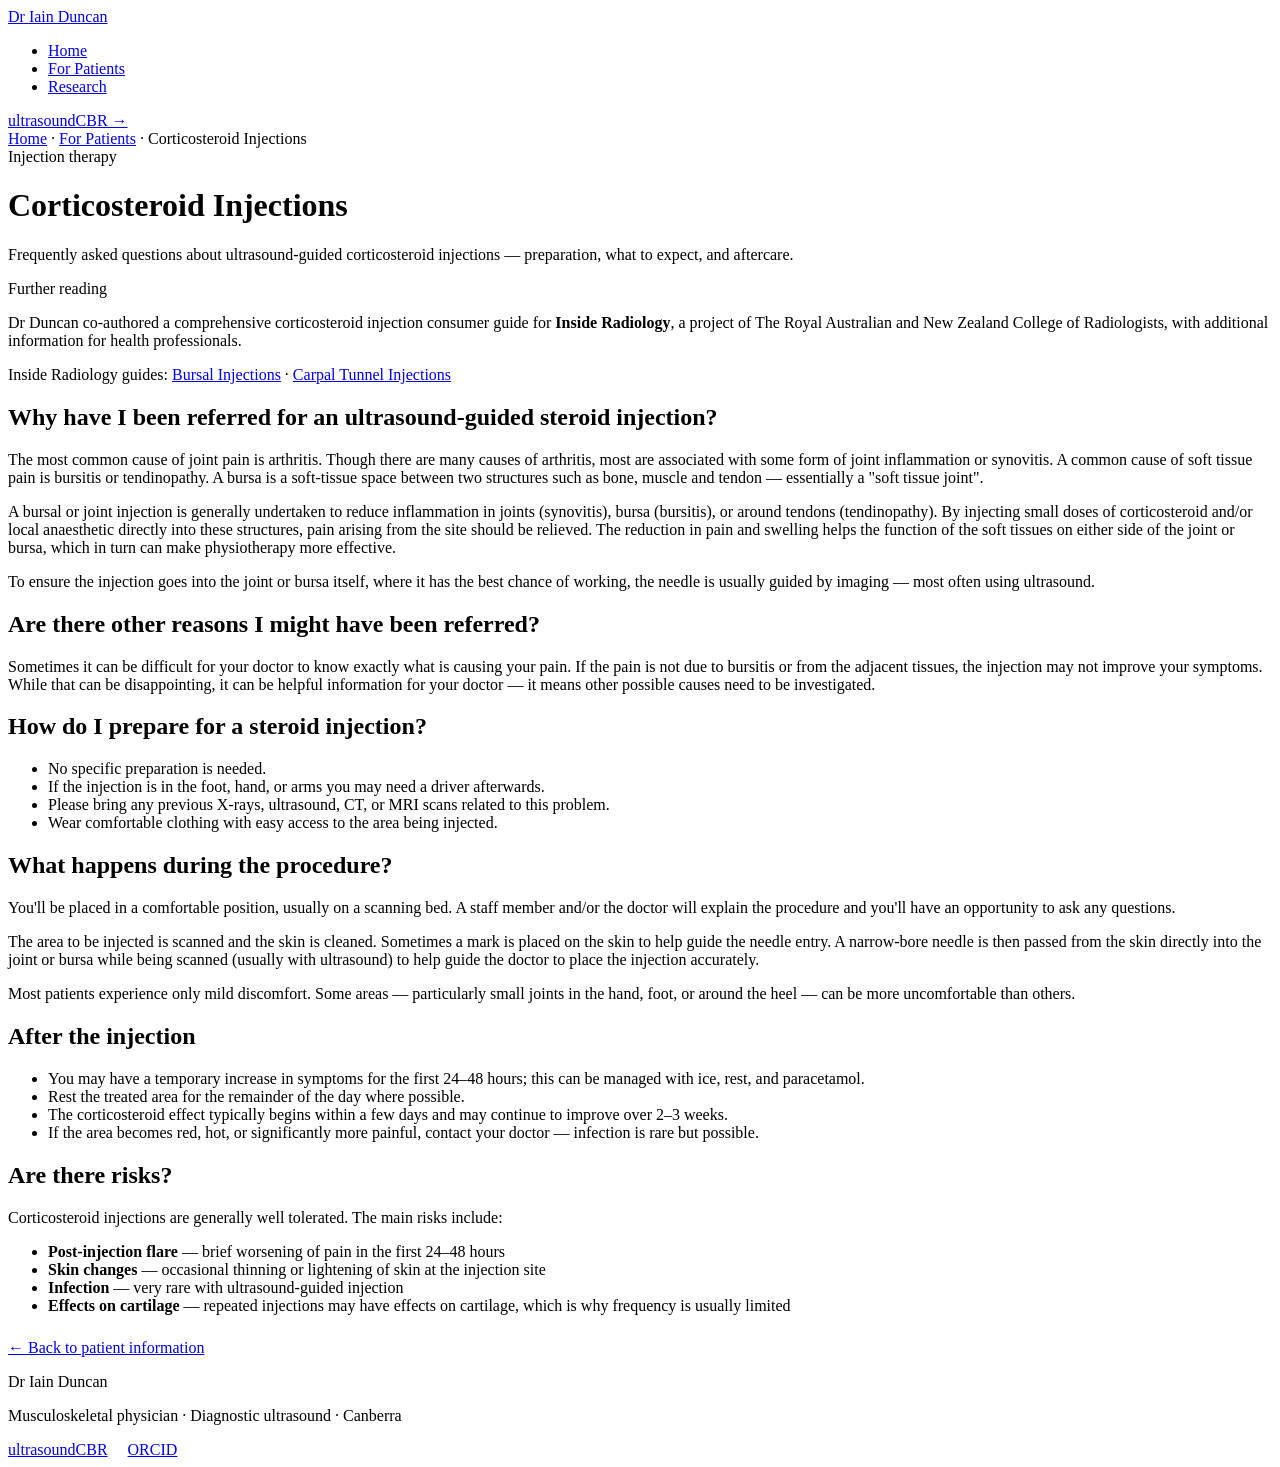
==== corticosteroid.html @ 1f61896a "Add files via upload expanding website and replacing index file" ====
<!DOCTYPE html>
<html lang="en">
<head>
<meta charset="UTF-8">
<meta name="viewport" content="width=device-width, initial-scale=1.0">
<title>Corticosteroid Injections — Dr Iain Duncan</title>
<link rel="preconnect" href="https://fonts.googleapis.com">
<link href="https://fonts.googleapis.com/css2?family=Lora:ital,wght@0,400;0,600;1,400&family=DM+Sans:wght@300;400;500&display=swap" rel="stylesheet">
<link rel="stylesheet" href="style.css">
</head>
<body>

<nav>
  <a class="nav-brand" href="index.html">Dr <span>Iain Duncan</span></a>
  <ul class="nav-links">
    <li><a href="index.html">Home</a></li>
    <li><a href="patients.html" class="active">For Patients</a></li>
    <li><a href="research.html">Research</a></li>
  </ul>
  <a href="https://www.ultrasoundcbr.com.au/" class="btn-nav" target="_blank">ultrasoundCBR →</a>
</nav>

<div class="page-header">
  <div class="page-header-inner">
    <div class="breadcrumb"><a href="index.html">Home</a> · <a href="patients.html">For Patients</a> · Corticosteroid Injections</div>
    <div class="page-tag">Injection therapy</div>
    <h1>Corticosteroid Injections</h1>
    <p class="lede">Frequently asked questions about ultrasound-guided corticosteroid injections — preparation, what to expect, and aftercare.</p>
  </div>
</div>

<div class="content">
  <div class="callout">
    <div class="callout-title">Further reading</div>
    <p>Dr Duncan co-authored a comprehensive corticosteroid injection consumer guide for <strong>Inside Radiology</strong>, a project of The Royal Australian and New Zealand College of Radiologists, with additional information for health professionals.</p>
    <p>Inside Radiology guides: <a href="https://www.insideradiology.com.au/" target="_blank">Bursal Injections</a> · <a href="https://www.insideradiology.com.au/" target="_blank">Carpal Tunnel Injections</a></p>
  </div>

  <h2>Why have I been referred for an ultrasound-guided steroid injection?</h2>
  <p>The most common cause of joint pain is arthritis. Though there are many causes of arthritis, most are associated with some form of joint inflammation or synovitis. A common cause of soft tissue pain is bursitis or tendinopathy. A bursa is a soft-tissue space between two structures such as bone, muscle and tendon — essentially a "soft tissue joint".</p>
  <p>A bursal or joint injection is generally undertaken to reduce inflammation in joints (synovitis), bursa (bursitis), or around tendons (tendinopathy). By injecting small doses of corticosteroid and/or local anaesthetic directly into these structures, pain arising from the site should be relieved. The reduction in pain and swelling helps the function of the soft tissues on either side of the joint or bursa, which in turn can make physiotherapy more effective.</p>
  <p>To ensure the injection goes into the joint or bursa itself, where it has the best chance of working, the needle is usually guided by imaging — most often using ultrasound.</p>

  <h2>Are there other reasons I might have been referred?</h2>
  <p>Sometimes it can be difficult for your doctor to know exactly what is causing your pain. If the pain is not due to bursitis or from the adjacent tissues, the injection may not improve your symptoms. While that can be disappointing, it can be helpful information for your doctor — it means other possible causes need to be investigated.</p>

  <h2>How do I prepare for a steroid injection?</h2>
  <ul>
    <li>No specific preparation is needed.</li>
    <li>If the injection is in the foot, hand, or arms you may need a driver afterwards.</li>
    <li>Please bring any previous X-rays, ultrasound, CT, or MRI scans related to this problem.</li>
    <li>Wear comfortable clothing with easy access to the area being injected.</li>
  </ul>

  <h2>What happens during the procedure?</h2>
  <p>You'll be placed in a comfortable position, usually on a scanning bed. A staff member and/or the doctor will explain the procedure and you'll have an opportunity to ask any questions.</p>
  <p>The area to be injected is scanned and the skin is cleaned. Sometimes a mark is placed on the skin to help guide the needle entry. A narrow-bore needle is then passed from the skin directly into the joint or bursa while being scanned (usually with ultrasound) to help guide the doctor to place the injection accurately.</p>
  <p>Most patients experience only mild discomfort. Some areas — particularly small joints in the hand, foot, or around the heel — can be more uncomfortable than others.</p>

  <h2>After the injection</h2>
  <ul>
    <li>You may have a temporary increase in symptoms for the first 24–48 hours; this can be managed with ice, rest, and paracetamol.</li>
    <li>Rest the treated area for the remainder of the day where possible.</li>
    <li>The corticosteroid effect typically begins within a few days and may continue to improve over 2–3 weeks.</li>
    <li>If the area becomes red, hot, or significantly more painful, contact your doctor — infection is rare but possible.</li>
  </ul>

  <h2>Are there risks?</h2>
  <p>Corticosteroid injections are generally well tolerated. The main risks include:</p>
  <ul>
    <li><strong>Post-injection flare</strong> — brief worsening of pain in the first 24–48 hours</li>
    <li><strong>Skin changes</strong> — occasional thinning or lightening of skin at the injection site</li>
    <li><strong>Infection</strong> — very rare with ultrasound-guided injection</li>
    <li><strong>Effects on cartilage</strong> — repeated injections may have effects on cartilage, which is why frequency is usually limited</li>
  </ul>

  <p style="margin-top:1.5rem">
    <a href="patients.html" class="btn-outline">← Back to patient information</a>
  </p>
</div>

<footer>
  <div class="brand">Dr <span>Iain Duncan</span></div>
  <p>Musculoskeletal physician · Diagnostic ultrasound · Canberra</p>
  <div style="display:flex;gap:1.25rem">
    <a href="https://www.ultrasoundcbr.com.au/" target="_blank">ultrasoundCBR</a>
    <a href="https://orcid.org/0000-0001-8678-4501" target="_blank">ORCID</a>
  </div>
</footer>

</body>
</html>
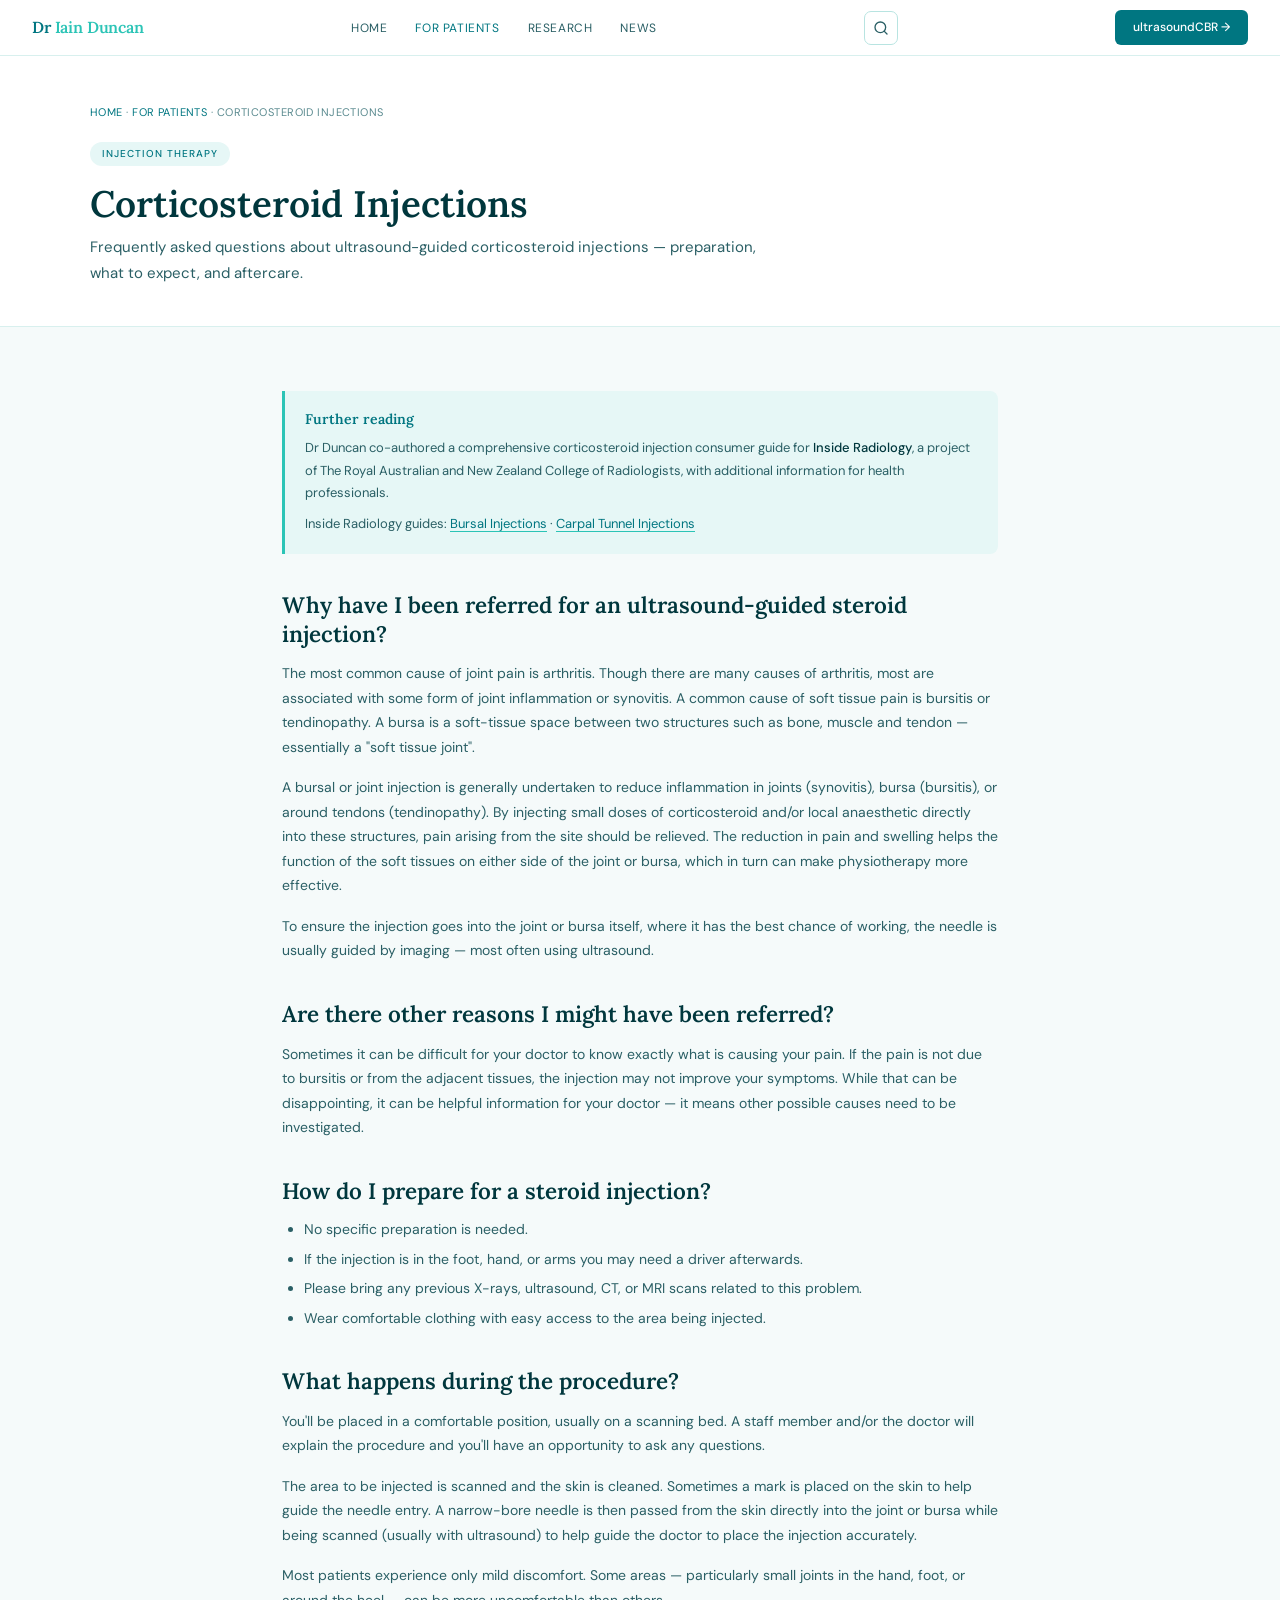
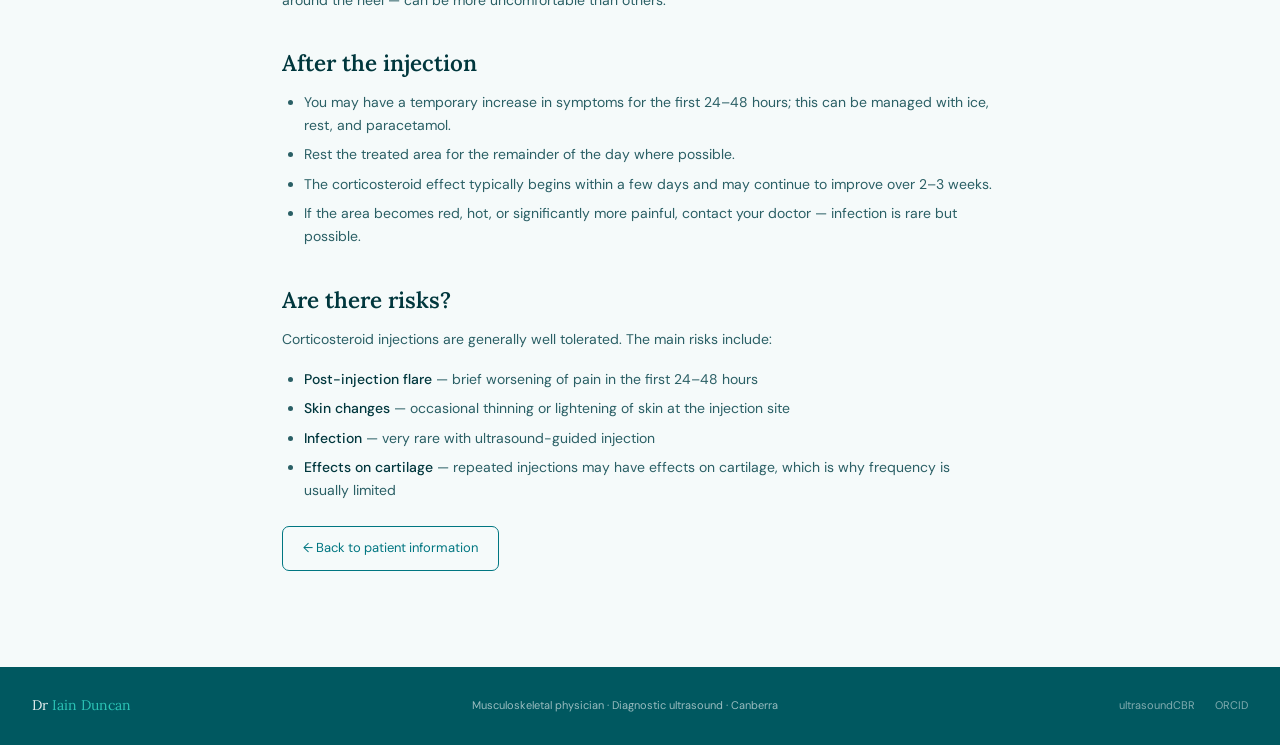
==== commit 42b1bd76: "Add files via upload" ====
--- a/corticosteroid.html
+++ b/corticosteroid.html
@@ -16,6 +16,7 @@
     <li><a href="index.html">Home</a></li>
     <li><a href="patients.html" class="active">For Patients</a></li>
     <li><a href="research.html">Research</a></li>
+    <li><a href="news.html">News</a></li>
   </ul>
   <a href="https://www.ultrasoundcbr.com.au/" class="btn-nav" target="_blank">ultrasoundCBR →</a>
 </nav>
@@ -88,5 +89,7 @@
   </div>
 </footer>
 
+<script src="search-index.js"></script>
+<script src="search.js"></script>
 </body>
 </html>
--- a/style.css
+++ b/style.css
@@ -0,0 +1,132 @@
+*,*::before,*::after{box-sizing:border-box;margin:0;padding:0}
+:root{
+  --teal-bright:#2BC4B6;
+  --teal-deep:#007681;
+  --teal-darker:#005860;
+  --teal-pale:#E6F7F6;
+  --teal-mid:#D0F0EE;
+  --white:#FFFFFF;
+  --off-white:#F5FAFA;
+  --text-dark:#00373D;
+  --text-mid:#2A5F65;
+  --text-muted:#5A8A8F;
+  --border:#B8E4E1;
+  --border-light:#D8F0EE;
+}
+html{scroll-behavior:smooth}
+body{font-family:'DM Sans',sans-serif;background:var(--off-white);color:var(--text-dark);line-height:1.55;font-size:15px}
+nav{position:sticky;top:0;z-index:100;background:rgba(255,255,255,0.96);backdrop-filter:blur(8px);border-bottom:1px solid var(--border-light);padding:0 2rem;display:flex;align-items:center;justify-content:space-between;height:56px}
+.nav-brand{font-family:'Lora',serif;font-size:16px;font-weight:600;color:var(--teal-deep);letter-spacing:-0.01em;text-decoration:none}
+.nav-brand span{color:var(--teal-bright)}
+.nav-links{display:flex;gap:1.75rem;list-style:none}
+.nav-links a{font-size:12px;font-weight:400;letter-spacing:0.05em;text-transform:uppercase;color:var(--text-mid);text-decoration:none;transition:color 0.2s}
+.nav-links a:hover,.nav-links a.active{color:var(--teal-deep)}
+.btn-nav{background:var(--teal-deep);color:#fff;border:none;padding:8px 18px;border-radius:6px;font-family:'DM Sans',sans-serif;font-size:12px;font-weight:500;cursor:pointer;text-decoration:none;transition:background 0.2s}
+.btn-nav:hover{background:var(--teal-darker)}
+
+/* Page header (for sub-pages) */
+.page-header{background:var(--white);border-bottom:1px solid var(--border-light);padding:3rem 2rem 2.5rem}
+.page-header-inner{max-width:1100px;margin:0 auto}
+.page-tag{display:inline-block;background:var(--teal-pale);color:var(--teal-deep);font-size:10px;letter-spacing:0.1em;text-transform:uppercase;font-weight:500;padding:4px 12px;border-radius:100px;margin-bottom:1rem}
+.page-header h1{font-family:'Lora',serif;font-size:clamp(1.7rem,3vw,2.3rem);line-height:1.2;font-weight:600;color:var(--text-dark);margin-bottom:0.6rem}
+.page-header .lede{font-size:15px;color:var(--text-mid);line-height:1.7;max-width:680px}
+.breadcrumb{font-size:11px;color:var(--text-muted);margin-bottom:1.25rem;letter-spacing:0.04em;text-transform:uppercase}
+.breadcrumb a{color:var(--teal-deep);text-decoration:none}
+.breadcrumb a:hover{text-decoration:underline}
+
+/* Buttons */
+.btn-primary{background:var(--teal-deep);color:#fff;border:none;padding:10px 20px;border-radius:7px;font-family:'DM Sans',sans-serif;font-size:13px;font-weight:500;cursor:pointer;text-decoration:none;transition:background 0.2s;display:inline-block}
+.btn-primary:hover{background:var(--teal-darker)}
+.btn-outline{background:transparent;color:var(--teal-deep);border:1.5px solid var(--teal-deep);padding:10px 20px;border-radius:7px;font-family:'DM Sans',sans-serif;font-size:13px;font-weight:400;cursor:pointer;text-decoration:none;transition:all 0.2s;display:inline-block}
+.btn-outline:hover{background:var(--teal-pale)}
+
+/* Content */
+.content{max-width:780px;margin:0 auto;padding:2.5rem 2rem 3rem}
+.content-wide{max-width:1100px;margin:0 auto;padding:2.5rem 2rem 3rem}
+.content h2{font-family:'Lora',serif;font-size:1.4rem;font-weight:600;color:var(--text-dark);margin-top:2.25rem;margin-bottom:0.85rem;line-height:1.3}
+.content h2:first-child{margin-top:0}
+.content h3{font-family:'Lora',serif;font-size:1.1rem;font-weight:600;color:var(--teal-deep);margin-top:1.75rem;margin-bottom:0.6rem}
+.content p{font-size:14px;color:var(--text-mid);line-height:1.75;margin-bottom:1rem}
+.content ul,.content ol{margin:0.5rem 0 1.25rem 1.4rem;color:var(--text-mid);font-size:14px}
+.content li{margin-bottom:0.4rem;line-height:1.65}
+.content a{color:var(--teal-deep);text-decoration:underline;text-decoration-color:var(--teal-bright);text-underline-offset:3px}
+.content a:hover{color:var(--teal-darker)}
+.content a.btn-primary{color:#fff;text-decoration:none}
+.content a.btn-primary:hover{color:#fff}
+.content a.btn-outline{color:var(--teal-deep);text-decoration:none}
+.content a.btn-white{color:var(--teal-deep);text-decoration:none}
+.content strong{color:var(--text-dark);font-weight:500}
+.content blockquote{font-family:'Lora',serif;font-style:italic;font-size:16px;color:var(--teal-deep);line-height:1.6;padding:0.5rem 0 0.5rem 1.25rem;border-left:3px solid var(--teal-bright);margin:1.5rem 0}
+.content hr{border:0;border-top:1px solid var(--border-light);margin:2.5rem 0}
+
+/* Feature image */
+.feature-image{margin:0 auto 1.75rem;max-width:420px;border-radius:12px;overflow:hidden;background:var(--teal-pale)}
+.feature-image img{width:100%;height:auto;display:block}
+.feature-image figcaption{font-size:12px;color:var(--text-muted);font-style:italic;padding:0.7rem 1rem;text-align:center;background:var(--white);border-top:1px solid var(--border-light)}
+
+/* Callout box */
+.callout{background:var(--teal-pale);border-left:3px solid var(--teal-bright);border-radius:0 8px 8px 0;padding:1.1rem 1.25rem;margin:1.5rem 0}
+.callout-title{font-family:'Lora',serif;font-weight:600;color:var(--teal-deep);font-size:14px;margin-bottom:0.4rem}
+.callout p{font-size:13px;margin-bottom:0.5rem}
+.callout p:last-child{margin-bottom:0}
+
+/* Download list */
+.download-list{display:grid;grid-template-columns:repeat(auto-fill,minmax(260px,1fr));gap:0.6rem;margin-top:1rem;list-style:none;padding:0!important}
+.download-list li{margin:0}
+.download-list a{display:flex;align-items:center;gap:0.6rem;padding:0.7rem 0.85rem;background:var(--white);border:1px solid var(--border-light);border-radius:7px;text-decoration:none;color:var(--text-dark);font-size:13px;transition:border-color 0.2s}
+.download-list a:hover{border-color:var(--teal-bright)}
+.download-list a::before{content:"↓";color:var(--teal-bright);font-weight:600}
+
+/* Card grid (for sub-page links) */
+.card-grid{display:grid;grid-template-columns:repeat(auto-fit,minmax(260px,1fr));gap:1rem;margin:1.5rem 0}
+.card{background:var(--white);border:1px solid var(--border-light);border-radius:10px;padding:1.25rem;text-decoration:none;color:inherit;display:flex;flex-direction:column;gap:0.5rem;transition:border-color 0.2s}
+.card:hover{border-color:var(--teal-bright)}
+.card-tag{font-size:10px;letter-spacing:0.08em;text-transform:uppercase;font-weight:500;color:var(--teal-deep);background:var(--teal-pale);padding:3px 10px;border-radius:100px;width:fit-content}
+.card h4{font-family:'Lora',serif;font-size:15px;font-weight:600;color:var(--text-dark);line-height:1.3}
+.card p{font-size:13px;color:var(--text-muted);line-height:1.6;margin:0}
+.card .arrow{font-size:12px;color:var(--teal-deep);font-weight:500;margin-top:0.25rem}
+
+/* TOC for long pages */
+.toc{background:var(--white);border:1px solid var(--border-light);border-radius:10px;padding:1.1rem 1.25rem;margin-bottom:2rem}
+.toc h4{font-family:'Lora',serif;font-size:13px;font-weight:600;color:var(--text-dark);margin-bottom:0.5rem;text-transform:uppercase;letter-spacing:0.05em}
+.toc ul{list-style:none;margin:0;padding:0;font-size:13px}
+.toc li{margin:0.25rem 0;line-height:1.5}
+.toc a{color:var(--teal-deep);text-decoration:none}
+.toc a:hover{text-decoration:underline}
+
+/* Footer */
+footer{background:var(--teal-darker);color:rgba(255,255,255,0.6);padding:1.75rem 2rem;display:flex;align-items:center;justify-content:space-between;flex-wrap:wrap;gap:0.75rem;margin-top:2rem}
+footer .brand{font-family:'Lora',serif;font-size:14px;color:rgba(255,255,255,0.9)}
+footer .brand span{color:var(--teal-bright)}
+footer p{font-size:11px}
+footer a{color:rgba(255,255,255,0.5);text-decoration:none;font-size:11px}
+footer a:hover{color:#fff}
+
+@media(max-width:768px){
+  .nav-links{display:none}
+  .content,.content-wide,.page-header,.page-header-inner{padding-left:1.25rem;padding-right:1.25rem}
+  footer{flex-direction:column;align-items:flex-start}
+}
+
+/* Search */
+#search-btn{background:transparent;border:1px solid var(--border);color:var(--text-mid);width:34px;height:34px;border-radius:7px;display:flex;align-items:center;justify-content:center;cursor:pointer;margin-right:0.6rem;transition:all 0.2s;padding:0}
+#search-btn:hover{border-color:var(--teal-deep);color:var(--teal-deep)}
+#search-overlay{position:fixed;inset:0;background:rgba(0,55,61,0.5);backdrop-filter:blur(4px);z-index:9999;display:none;align-items:flex-start;justify-content:center;padding-top:8vh}
+#search-overlay.open{display:flex}
+.search-box{background:var(--white);border-radius:14px;width:min(640px,92vw);max-height:80vh;display:flex;flex-direction:column;box-shadow:0 20px 50px rgba(0,55,61,0.3);overflow:hidden}
+.search-input-wrap{display:flex;align-items:center;gap:0.7rem;padding:1rem 1.1rem;border-bottom:1px solid var(--border-light)}
+.search-icon{color:var(--text-muted);flex-shrink:0}
+#search-input{flex:1;border:none;outline:none;font-family:'DM Sans',sans-serif;font-size:15px;color:var(--text-dark);background:transparent}
+#search-input::placeholder{color:var(--text-muted)}
+#search-close{background:transparent;border:none;color:var(--text-muted);font-size:16px;cursor:pointer;padding:4px 8px;border-radius:4px}
+#search-close:hover{background:var(--teal-pale);color:var(--teal-deep)}
+#search-results{flex:1;overflow-y:auto;padding:0.4rem}
+.search-empty{padding:1.5rem;text-align:center;color:var(--text-muted);font-size:13px}
+.search-result{display:block;padding:0.85rem 1rem;border-radius:8px;text-decoration:none;color:inherit;border:1px solid transparent;transition:background 0.15s;margin-bottom:2px}
+.search-result:hover{background:var(--teal-pale)}
+.search-result-title{font-family:'Lora',serif;font-size:14px;font-weight:600;color:var(--text-dark);margin-bottom:3px}
+.search-result-snippet{font-size:12.5px;color:var(--text-mid);line-height:1.55;margin-bottom:3px}
+.search-result-url{font-size:10.5px;color:var(--teal-deep);font-family:'DM Sans',sans-serif;letter-spacing:0.02em}
+.search-result mark{background:rgba(43,196,182,0.25);color:var(--text-dark);padding:0 2px;border-radius:2px}
+.search-hint{padding:0.5rem 1rem;border-top:1px solid var(--border-light);font-size:11px;color:var(--text-muted);text-align:right;background:var(--off-white)}
+.search-hint kbd{background:var(--white);border:1px solid var(--border);padding:1px 5px;border-radius:3px;font-family:'DM Sans',sans-serif;font-size:10px;color:var(--text-mid)}
